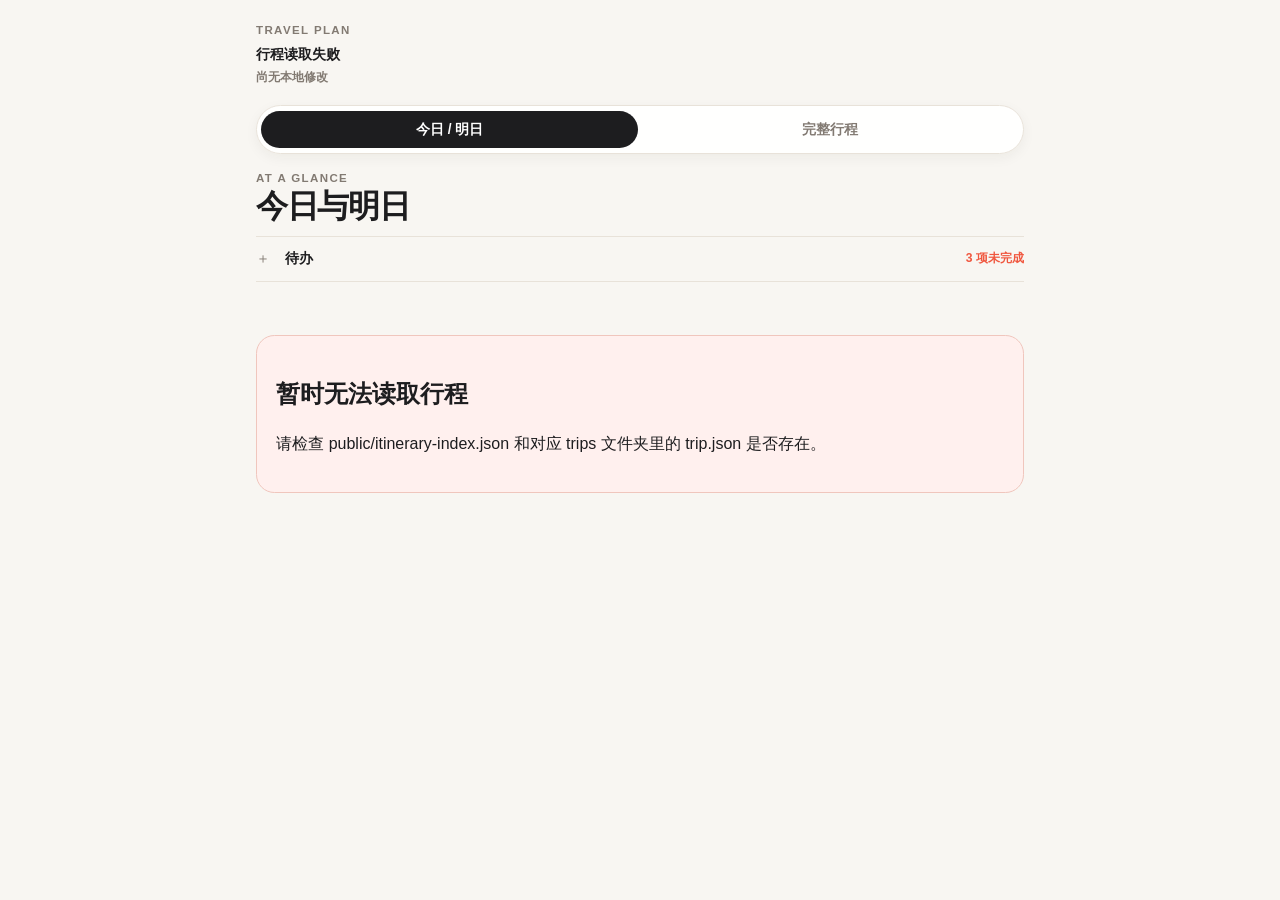
==== public/index.html @ c5295359 "Add files via upload" ====
<!doctype html>
<html lang="zh-CN">
<head>
  <meta charset="utf-8">
  <meta name="viewport" content="width=device-width, initial-scale=1, viewport-fit=cover">
  <meta name="theme-color" content="#264653">
  <meta name="apple-mobile-web-app-capable" content="yes">
  <meta name="apple-mobile-web-app-status-bar-style" content="default">
  <meta name="apple-mobile-web-app-title" content="Travel Plan">
  <title>Travel Plan</title>
  <link rel="manifest" href="./manifest.json">
  <link rel="shortcut icon" href="./icons/icon.png">
  <link rel="icon" type="image/png" sizes="512x512" href="./icons/icon.png">
  <link rel="icon" type="image/png" sizes="192x192" href="./icons/icon-192.png">
  <link rel="apple-touch-icon" sizes="120x120" href="./icons/apple-touch-icon-120x120.png">
  <link rel="apple-touch-icon" sizes="152x152" href="./icons/apple-touch-icon-152x152.png">
  <link rel="apple-touch-icon" sizes="167x167" href="./icons/apple-touch-icon-167x167.png">
  <link rel="apple-touch-icon" sizes="180x180" href="./icons/apple-touch-icon-180x180.png">
  <link rel="apple-touch-icon" sizes="192x192" href="./icons/apple-touch-icon-192x192.png">
  <link rel="apple-touch-icon" sizes="512x512" href="./icons/apple-touch-icon-512x512.png">
  <link rel="apple-touch-icon-precomposed" sizes="180x180" href="./icons/apple-touch-icon-180x180.png">
  <link rel="apple-touch-icon" href="./icons/apple-touch-icon.png">
  <link rel="stylesheet" href="styles.css">
</head>
<body>
  <header class="page-header">
    <div class="page-header__inner">
      <p class="eyebrow">Travel Plan</p>
      <p id="trip-summary" class="trip-summary">正在读取行程……</p>
      <p id="local-save-status" class="local-save-status">正在准备本地保存……</p>
    </div>
  </header>

  <main id="app" class="app-shell" hidden>
    <nav class="view-switch" aria-label="选择查看方式">
      <button id="show-today" class="view-switch__button" type="button" aria-pressed="true">今日 / 明日</button>
      <button id="show-all" class="view-switch__button" type="button" aria-pressed="false">完整行程</button>
    </nav>

    <section id="today-view" class="today-view" aria-labelledby="today-view-title">
      <div class="section-heading">
        <p class="eyebrow">At a glance</p>
        <h2 id="today-view-title">今日与明日</h2>
      </div>
      <div id="checklist-panel"></div>
      <div id="today-panels" class="today-panels"></div>
      <div id="backup-panel"></div>
      <div id="date-visibility-panel"></div>
    </section>

    <section id="full-itinerary-view" hidden>
      <nav class="date-navigation" aria-label="选择行程日期">
        <button id="previous-day" class="nav-button" type="button">‹ 前一天</button>
        <div id="day-tabs" class="day-tabs" aria-label="全部行程日期"></div>
        <button id="next-day" class="nav-button" type="button">后一天 ›</button>
      </nav>

      <section class="day-heading" aria-labelledby="day-title">
        <p id="day-date" class="day-date"></p>
        <h2 id="day-title"></h2>
      </section>

      <section class="brief" aria-label="每日简报">
        <div class="brief-grid">
          <article class="brief-card brief-card--weather">
            <h3>天气</h3>
            <div id="brief-weather"></div>
          </article>
          <article class="brief-card brief-card--transport">
            <h3>关键交通</h3>
            <div id="brief-transport"></div>
          </article>
          <article class="brief-card brief-card--important">
            <h3>重要提醒</h3>
            <div id="brief-important"></div>
          </article>
          <article class="brief-card brief-card--hotel">
            <h3>酒店</h3>
            <div id="brief-hotel"></div>
          </article>
        </div>
      </section>

      <section class="timeline-section" aria-labelledby="timeline-title">
        <div class="section-heading section-heading--row">
          <div>
            <p class="eyebrow">Timeline</p>
            <h2 id="timeline-title">当天行动</h2>
          </div>
          <div class="section-actions">
            <p id="event-count" class="event-count"></p>
            <button id="add-event" class="add-event-button" type="button">＋ 新增事项</button>
          </div>
        </div>
        <div id="timeline" class="timeline"></div>
        <div id="full-day-note"></div>
      </section>
    </section>
  </main>

  <section id="load-error" class="load-error" hidden>
    <h2>暂时无法读取行程</h2>
    <p>请检查 public/itinerary-index.json 和对应 trips 文件夹里的 trip.json 是否存在。</p>
  </section>

  <dialog id="edit-dialog" class="edit-dialog">
    <form id="edit-form" class="edit-form" method="dialog">
      <div class="edit-form__heading">
        <div>
          <p class="eyebrow">Local edit</p>
          <h2 id="edit-dialog-title">编辑事项</h2>
        </div>
        <button id="close-edit" class="dialog-close" type="button" aria-label="关闭">×</button>
      </div>

      <label class="form-field form-field--wide">
        <span>日期</span>
        <input id="edit-date" name="date" type="date" required>
      </label>
      <label class="form-field form-field--half form-field--time-start">
        <span>开始时间</span>
        <input id="edit-start-time" name="startTime" type="time">
      </label>
      <label class="form-field form-field--half form-field--time-end">
        <span>结束时间</span>
        <input id="edit-end-time" name="endTime" type="time">
      </label>
      <label class="form-field form-field--wide">
        <span>做什么</span>
        <input id="edit-title" name="title" type="text" required>
      </label>
      <fieldset id="edit-kind-field" class="transport-toggle form-field--wide" hidden>
        <legend>是否记录交通信息</legend>
        <label>
          <input type="radio" name="kind" value="normal" checked>
          <span>否</span>
        </label>
        <label>
          <input type="radio" name="kind" value="transport">
          <span>是</span>
        </label>
      </fieldset>
      <section id="transport-fields" class="transport-edit form-field--wide" hidden>
        <p class="transport-edit__title">交通信息</p>
        <div class="transport-edit__grid">
          <label class="form-field">
            <span>交通方式</span>
            <select id="transport-mode" name="transportMode">
              <option value="flight">飞机</option>
              <option value="train">火车</option>
              <option value="bus">大巴</option>
              <option value="boat">轮船</option>
              <option value="other">其他</option>
            </select>
          </label>
          <label class="form-field">
            <span>路线标题</span>
            <input id="transport-route" name="transportRoute" type="text" placeholder="例如 SHA T1 → AMS T1">
          </label>
          <label class="form-field">
            <span>航次/车次号</span>
            <input id="transport-service" name="transportService" type="text" placeholder="例如 LH5643">
          </label>
        </div>
        <p class="transport-edit__hint">卡片标题使用“做什么”；卡片时间使用上面的开始/结束时间；补充说明使用下面的备注。</p>
      </section>
      <label class="form-field form-field--wide">
        <span>地址</span>
        <input id="edit-address" name="address" type="text">
      </label>
      <label class="form-field form-field--wide">
        <span>新地图搜索词</span>
        <input id="edit-map-query" name="mapQuery" type="text" placeholder="不填则保留原导航">
      </label>
      <label class="form-field form-field--wide">
        <span>备注</span>
        <textarea id="edit-notes" name="notes" rows="5"></textarea>
      </label>
      <label id="brief-summary-field" class="form-field form-field--wide" hidden>
        <span>brief 显示内容</span>
        <textarea id="edit-brief-summary" name="briefSummary" rows="3"></textarea>
      </label>

      <div class="edit-form__actions form-field--wide">
        <button id="cancel-edit" class="secondary-button" type="button">不保存</button>
        <button class="primary-button" type="submit">保存到本机</button>
      </div>
    </form>
  </dialog>

  <dialog id="date-visibility-dialog" class="date-visibility-dialog">
    <form id="date-visibility-form" class="date-visibility-form" method="dialog">
      <div class="date-visibility-heading">
        <div>
          <p class="eyebrow">Local view</p>
          <h2>管理显示日期</h2>
        </div>
        <button id="close-date-visibility" class="dialog-close" type="button" aria-label="关闭">×</button>
      </div>
      <p class="date-visibility-intro">取消勾选不想显示的日期。这里只影响这台设备，不会修改原始 trip.json。</p>
      <div id="date-visibility-list" class="date-visibility-list"></div>
      <div class="date-visibility-actions">
        <button id="cancel-date-visibility" class="secondary-button" type="button">不保存</button>
        <button class="primary-button" type="submit">保存显示日期</button>
      </div>
    </form>
  </dialog>

  <dialog id="extra-date-dialog" class="date-visibility-dialog">
    <form id="extra-date-form" class="date-visibility-form" method="dialog">
      <div class="date-visibility-heading">
        <div>
          <p class="eyebrow">Local date</p>
          <h2>新增日期</h2>
        </div>
        <button id="close-extra-date" class="dialog-close" type="button" aria-label="关闭">×</button>
      </div>
      <div class="extra-date-actions">
        <button id="add-date-before" class="secondary-button" type="button">在最前加一天</button>
        <button id="add-date-after" class="secondary-button" type="button">在最后加一天</button>
      </div>
      <p class="date-visibility-intro">新增日期仅保存在本机，如果加错日期可以用重置按钮恢复。</p>
    </form>
  </dialog>

  <dialog id="day-title-dialog" class="date-visibility-dialog">
    <form id="day-title-form" class="date-visibility-form" method="dialog">
      <div class="date-visibility-heading">
        <div>
          <p class="eyebrow">Local title</p>
          <h2>编辑标题</h2>
        </div>
        <button id="close-day-title" class="dialog-close" type="button" aria-label="关闭">×</button>
      </div>
      <label class="form-field">
        <span>行程日标题</span>
        <input id="day-title-input" name="dayTitle" type="text" required>
      </label>
      <div class="date-visibility-actions">
        <button id="cancel-day-title" class="secondary-button" type="button">不保存</button>
        <button class="primary-button" type="submit">保存</button>
      </div>
    </form>
  </dialog>

  <input id="backup-file-input" type="file" accept="application/json,.json" hidden>

  <script src="app.js"></script>
</body>
</html>
---- public/styles.css ----
:root {
  color-scheme: light;
  font-family: -apple-system, BlinkMacSystemFont, "PingFang SC", "Segoe UI", sans-serif;

  --bg: #f8f6f2;
  --surface: #ffffff;
  --surface-soft: #fbfaf7;
  --surface-warm: #fff8f5;
  --line: #e8e2d9;
  --line-strong: #d9d0c5;

  --text: #1d1d1f;
  --text-soft: #4f4b47;
  --muted: #827a72;
  --faint: #aaa199;

  --accent: #F0573F;
  --accent-ink: #ffffff;
  --accent-soft: #fff0ec;
  --danger: #a93b32;
  --danger-soft: #fff0ee;
  --success-soft: #eef7f1;

  --radius-xs: .45rem;
  --radius-sm: .65rem;
  --radius-md: .9rem;
  --radius-lg: 1.15rem;
  --radius-xl: 1.45rem;

  --shadow-sm: 0 .25rem .8rem rgb(39 33 28 / 5%);
  --shadow-md: 0 .7rem 1.8rem rgb(39 33 28 / 8%);

  --content: 48rem;
  --space-1: .35rem;
  --space-2: .55rem;
  --space-3: .8rem;
  --space-4: 1rem;
  --space-5: 1.35rem;
  --space-6: 1.8rem;
  --button-height: 2.4rem;
}

* { box-sizing: border-box; }
html { scroll-behavior: smooth; }
body {
  margin: 0;
  min-height: 100vh;
  background: var(--bg);
  color: var(--text);
  font-size: 16px;
  line-height: 1.55;
  text-rendering: optimizeLegibility;
  -webkit-font-smoothing: antialiased;
}
button,
input,
textarea { font: inherit; }
button { cursor: pointer; }
[hidden] { display: none !important; }

.page-header__inner,
.app-shell,
.load-error,
footer {
  width: min(100% - 1.25rem, var(--content));
  margin-inline: auto;
}

.page-header {
  padding: max(1rem, env(safe-area-inset-top)) 0 .65rem;
}
.page-header__inner {
  display: grid;
  gap: .18rem;
}
.eyebrow {
  margin: 0;
  color: var(--muted);
  font-size: .72rem;
  font-weight: 750;
  letter-spacing: .12em;
  text-transform: uppercase;
}
.trip-summary {
  margin: 0;
  color: var(--text);
  font-size: .9rem;
  font-weight: 650;
}
.local-save-status {
  margin: 0;
  color: var(--muted);
  font-size: .75rem;
  font-weight: 600;
}

.view-switch {
  position: sticky;
  z-index: 10;
  top: 0;
  display: grid;
  grid-template-columns: 1fr 1fr;
  gap: .25rem;
  margin: .5rem 0 1rem;
  padding: .28rem;
  border: 1px solid var(--line);
  border-radius: 999px;
  background: rgb(255 255 255 / 92%);
  box-shadow: var(--shadow-sm);
  backdrop-filter: blur(14px);
}
.view-switch__button {
  min-height: 2.35rem;
  border: 0;
  border-radius: 999px;
  background: transparent;
  color: var(--muted);
  font-size: .86rem;
  font-weight: 750;
}
.view-switch__button[aria-pressed="true"] {
  background: var(--text);
  color: white;
}

.today-view,
.brief,
.timeline-section {
  border: 0;
  border-radius: 0;
  background: transparent;
  box-shadow: none;
  padding: 0;
}
.section-heading {
  margin: 0 0 var(--space-4);
}
.section-heading h2 {
  margin: .1rem 0 0;
  font-size: clamp(1.35rem, 6vw, 2rem);
  line-height: 1.12;
  letter-spacing: -.04em;
}
.section-heading--row {
  display: flex;
  align-items: flex-end;
  justify-content: space-between;
  gap: var(--space-4);
}

.today-panels {
  display: grid;
  gap: var(--space-6);
}
.checklist-panel {
  margin: -.35rem 0 var(--space-5);
  border-top: 1px solid var(--line);
  border-bottom: 1px solid var(--line);
  color: var(--text);
}
.checklist-summary {
  display: flex;
  align-items: center;
  justify-content: space-between;
  gap: var(--space-3);
  min-height: 2.75rem;
  cursor: pointer;
  list-style: none;
}
.checklist-summary::-webkit-details-marker,
.checklist-done__summary::-webkit-details-marker {
  display: none;
}
.checklist-summary::before {
  content: "＋";
  width: 1rem;
  color: var(--muted);
  font-size: .9rem;
}
.checklist-panel[open] > .checklist-summary::before {
  content: "－";
}
.checklist-summary__title {
  flex: 1;
  font-size: .88rem;
  font-weight: 800;
}
.checklist-summary__count {
  color: var(--accent);
  font-size: .76rem;
  font-weight: 700;
}
.checklist-list {
  display: grid;
  gap: .42rem;
  padding: 0 0 .75rem;
}
.checklist-item {
  position: relative;
  overflow: hidden;
  border-radius: var(--radius-md);
  background: #f3f1eb;
  touch-action: pan-y;
  --swipe-progress: 0;
  --swipe-x: 0px;
  --check-action-bg: #dff6e7;
  --check-action-strong: #22a75a;
  --check-action-icon: #168447;
}
.checklist-complete-bg {
  position: absolute;
  inset: 0;
  display: flex;
  align-items: center;
  padding-left: clamp(.8rem, calc(var(--swipe-x) * .18), 2.1rem);
  border-radius: inherit;
  background: var(--check-action-bg);
  opacity: var(--swipe-progress);
}
.checklist-complete-icon {
  display: inline-grid;
  place-items: center;
  width: 1.55rem;
  height: 1.55rem;
  border-radius: 999px;
  background: rgb(255 255 255 / 82%);
  color: var(--check-action-icon);
  font-size: 1rem;
  opacity: var(--swipe-progress);
  transform: scale(calc(.72 + var(--swipe-progress) * .28));
}
.checklist-complete-icon svg {
  width: 1.05rem;
  height: 1.05rem;
  fill: none;
  stroke: currentColor;
  stroke-width: 2.5;
  stroke-linecap: round;
  stroke-linejoin: round;
}
.checklist-item--threshold .checklist-complete-bg {
  background: var(--check-action-strong);
}
.checklist-item--threshold .checklist-complete-icon {
  background: white;
  color: var(--check-action-strong);
  opacity: 1;
  transform: scale(1);
}
.checklist-surface {
  position: relative;
  z-index: 1;
  overflow: hidden;
  display: grid;
  grid-template-columns: minmax(0, 1fr) auto;
  gap: .65rem;
  align-items: center;
  min-height: 3.85rem;
  padding: .72rem .78rem;
  border: 1px solid var(--line);
  border-radius: inherit;
  background: #fffdfa;
  box-shadow: 0 .18rem .8rem rgb(42 36 30 / 5%);
  will-change: transform, opacity;
}
.checklist-surface::before {
  content: "";
  position: absolute;
  inset: 0;
  z-index: 0;
  background: var(--check-action-strong);
  opacity: calc(var(--swipe-progress) * .88);
  pointer-events: none;
}
.checklist-surface > * {
  position: relative;
  z-index: 1;
}
.checklist-item--threshold .checklist-surface::before {
  opacity: .96;
}
.checklist-item--threshold .checklist-title,
.checklist-item--threshold .checklist-link {
  color: white;
}
.checklist-item--threshold .checklist-meta,
.checklist-item--threshold .checklist-note {
  color: rgb(255 255 255 / 82%);
}
.checklist-item--returning .checklist-surface,
.checklist-item--returning .checklist-complete-icon,
.checklist-item--returning .checklist-complete-bg,
.checklist-item--returning .checklist-surface::before {
  transition:
    transform 260ms cubic-bezier(.22, 1, .36, 1),
    opacity 220ms ease,
    background-color 220ms ease;
}
.checklist-item--complete {
  pointer-events: none;
}
.checklist-item--complete .checklist-surface {
  opacity: 0;
  transition:
    transform 170ms cubic-bezier(.22, 1, .36, 1),
    opacity 150ms ease;
}
.checklist-body {
  display: grid;
  min-width: 0;
  padding: 0;
  border: 0;
  background: transparent;
  color: inherit;
  text-align: left;
}
.checklist-title {
  color: var(--text);
  font-size: .9rem;
  font-weight: 720;
  line-height: 1.35;
}
.checklist-meta,
.checklist-note {
  color: var(--muted);
  font-size: .74rem;
  line-height: 1.45;
}
.checklist-note {
  margin-top: .18rem;
}
.checklist-link {
  align-self: center;
  color: var(--accent);
  font-size: .75rem;
  font-weight: 760;
  text-decoration: none;
}
.checklist-done {
  border-top: 1px dashed var(--line);
}
.checklist-done__summary {
  padding: .55rem 0;
  color: var(--muted);
  cursor: pointer;
  font-size: .76rem;
  font-weight: 760;
  list-style: none;
}
.checklist-item--done .checklist-title {
  color: var(--muted);
  text-decoration: line-through;
  text-decoration-color: var(--line-strong);
}
.checklist-item--done {
  background: #f4f0ea;
  --check-action-bg: #fff0d7;
  --check-action-strong: #df8b2e;
  --check-action-icon: #b96e17;
}
.checklist-item--done .checklist-surface {
  box-shadow: none;
  opacity: .86;
}
.checklist-list--done {
  padding-bottom: .55rem;
}
.checklist-toast {
  position: fixed;
  z-index: 20;
  left: 50%;
  bottom: calc(1rem + env(safe-area-inset-bottom));
  display: inline-flex;
  align-items: center;
  gap: .8rem;
  min-height: 2.5rem;
  padding: 0 .9rem;
  border: 1px solid var(--line);
  border-radius: 999px;
  background: rgb(31 30 29 / 92%);
  color: white;
  font-size: .86rem;
  font-weight: 740;
  box-shadow: 0 .8rem 2rem rgb(20 16 13 / 20%);
  transform: translateX(-50%);
}
.checklist-toast button {
  border: 0;
  background: transparent;
  color: #ffd2c9;
  font: inherit;
  font-weight: 850;
}

@media (prefers-reduced-motion: reduce) {
  .checklist-item--returning .checklist-surface,
  .checklist-item--returning .checklist-complete-icon,
  .checklist-item--returning .checklist-complete-bg,
  .checklist-item--returning .checklist-surface::before,
  .checklist-item--complete .checklist-surface {
    transition: opacity 80ms linear;
    transform: none !important;
  }
}
.today-panel {
  display: grid;
  gap: var(--space-4);
  padding-bottom: var(--space-6);
  border-bottom: 1px solid var(--line);
}
.today-panel:last-child { border-bottom: 0; }
.today-panel__header {
  display: grid;
  grid-template-columns: minmax(0, 1fr) auto;
  align-items: start;
  gap: var(--space-3);
}
.today-panel__label {
  display: inline-flex;
  margin: 0 0 .5rem;
  color: var(--accent);
  font-size: .75rem;
  font-weight: 850;
  letter-spacing: .08em;
}
.today-panel__date {
  margin: 0;
  color: var(--muted);
  font-size: .86rem;
  font-weight: 650;
}
.today-panel__route {
  margin: .1rem 0 0;
  color: var(--text);
  font-size: clamp(1.45rem, 7vw, 2.35rem);
  line-height: 1.08;
  letter-spacing: -.055em;
}
.day-title-row,
#day-title {
  display: flex;
  align-items: flex-end;
  gap: .35rem;
}
.day-title-edit {
  flex: 0 0 auto;
  display: inline-grid;
  place-items: center;
  width: 2.25rem;
  height: 2.25rem;
  border: 0;
  border-radius: 0;
  padding: 0;
  background: transparent;
  color: var(--muted);
  line-height: 1;
  transform: translateY(.18rem);
  -webkit-tap-highlight-color: transparent;
}
.day-title-edit svg {
  width: 1.65rem;
  height: 1.65rem;
  overflow: visible;
}
.day-title-edit path {
  fill: none;
  stroke: currentColor;
  stroke-width: 2.35;
  stroke-linecap: round;
  stroke-linejoin: round;
}
.day-title-edit:active,
.day-title-edit:focus-visible {
  color: var(--accent);
}

.open-day-button,
.nav-button,
.add-event-button,
.event-control-button,
.brief-edit-button,
.secondary-button {
  min-height: var(--button-height);
  border: 1px solid var(--line);
  border-radius: 999px;
  padding: 0 .82rem;
  background: var(--surface);
  color: var(--text-soft);
  font-size: .82rem;
  font-weight: 750;
  text-decoration: none;
}
.open-day-button:hover,
.nav-button:not(:disabled):hover,
.add-event-button:hover,
.event-control-button:hover,
.brief-edit-button:hover,
.secondary-button:hover {
  border-color: var(--line-strong);
  background: var(--surface-soft);
}

.today-summary-grid,
.brief-grid {
  display: grid;
  gap: var(--space-3);
}
.today-summary-card,
.brief-card {
  padding: var(--space-4);
  border: 1px solid var(--line);
  border-radius: var(--radius-lg);
  background: var(--surface);
  box-shadow: var(--shadow-sm);
}
.today-summary-card--weather,
.brief-card--weather {
  padding: 0;
  overflow: hidden;
  border: 0;
  background: transparent;
  box-shadow: none;
}
.today-summary-card--hotel,
.today-summary-card--transport,
.today-summary-card--important,
.brief-card--hotel,
.brief-card--transport,
.brief-card--important {
  background: var(--surface);
}
.today-summary-title,
.brief-card h3 {
  margin: 0 0 .7rem;
  color: var(--muted);
  font-size: .76rem;
  font-weight: 850;
  letter-spacing: .08em;
  line-height: 1.35;
}
.today-summary-card--weather .today-summary-title,
.brief-card--weather h3 {
  display: none;
}

.weather-ticket {
  position: relative;
  display: grid;
  grid-template-columns: minmax(7.2rem, .82fr) minmax(0, 1.18fr);
  min-height: 7rem;
  overflow: hidden;
  border: 1px solid var(--line);
  border-radius: var(--radius-xl);
  background: #dce8ec;
  color: #17323b;
  box-shadow: var(--shadow-sm);
}
.weather-ticket::before {
  content: "";
  position: absolute;
  inset: 0;
  background:
    radial-gradient(circle at 18% 20%, rgb(255 255 255 / 38%) 0 .13rem, transparent .17rem),
    radial-gradient(circle at 38% 72%, rgb(255 255 255 / 22%) 0 .1rem, transparent .14rem);
  pointer-events: none;
}
.weather-ticket--sunny { background: #f4c86d; color: #4e3415; }
.weather-ticket--rain { background: #a8d2e1; color: #173744; }
.weather-ticket--cloudy { background: #d9dee1; color: #263940; }
.weather-ticket--storm { background: #c7b9e8; color: #241b3d; }
.weather-ticket--snow { background: #f5f9fc; color: #24404b; }
.weather-ticket__main,
.weather-ticket__details {
  position: relative;
  z-index: 1;
}
.weather-ticket__main {
  display: flex;
  align-items: center;
  gap: .55rem;
  padding: 1rem;
}
.weather-icon {
  min-width: 2.8rem;
  margin: 0;
  font-size: 2.65rem;
  line-height: 1;
  text-align: center;
}
.weather-temp {
  margin: 0;
  font-size: 2.7rem;
  font-weight: 520;
  line-height: .95;
  letter-spacing: -.08em;
}
.weather-temp::after {
  content: "°";
  font-size: 1.2rem;
  vertical-align: super;
}
.weather-temp--pending::after { content: ""; }
.weather-temp-sub {
  margin: .18rem 0 0;
  color: currentColor;
  font-size: .72rem;
  font-weight: 850;
  opacity: .72;
}
.weather-ticket__details {
  display: flex;
  flex-direction: column;
  justify-content: center;
  gap: .25rem;
  min-width: 0;
  padding: .9rem 1rem .9rem .45rem;
  text-align: right;
}
.weather-city {
  margin: 0;
  font-size: .82rem;
  font-weight: 900;
  overflow-wrap: anywhere;
}
.weather-desc {
  margin: 0;
  font-size: 1rem;
  font-weight: 900;
}
.weather-pills {
  display: flex;
  flex-wrap: wrap;
  justify-content: flex-end;
  gap: .25rem;
  margin-top: .1rem;
}
.weather-pill {
  padding: .18rem .42rem;
  border-radius: 999px;
  background: rgb(255 255 255 / 55%);
  color: currentColor;
  font-size: .68rem;
  font-weight: 850;
}
.weather-pill--uv { background: rgb(255 255 255 / 76%); }
.weather-test-note,
.weather-cache-note {
  margin: 0;
  color: currentColor;
  font-size: .64rem;
  font-weight: 800;
  opacity: .66;
}

.brief-label,
.detail-label {
  margin: 0;
  color: var(--muted);
  font-size: .73rem;
  font-weight: 800;
  letter-spacing: .03em;
}
.brief-main {
  margin: .2rem 0 0;
  color: var(--text);
  font-weight: 780;
  line-height: 1.45;
  white-space: pre-line;
}
.brief-detail {
  margin: .28rem 0 0;
  color: var(--muted);
  font-size: .86rem;
  line-height: 1.45;
  white-space: pre-line;
  overflow-wrap: anywhere;
}
.hotel-line + .hotel-line,
.brief-list__item + .brief-list__item {
  margin-top: .9rem;
  padding-top: .9rem;
  border-top: 1px solid var(--line);
}
.brief-list {
  margin: 0;
  padding: 0;
  list-style: none;
}
.empty-state {
  margin: 0;
  color: var(--muted);
  font-size: .9rem;
}

.map-actions,
.website-links,
.brief-links {
  display: flex;
  flex-wrap: wrap;
  align-items: center;
  gap: .45rem;
  margin-top: .7rem;
}
.map-button,
.primary-button {
  display: inline-flex;
  min-height: var(--button-height);
  align-items: center;
  justify-content: center;
  border: 0;
  border-radius: 999px;
  padding: 0 .9rem;
  background: var(--accent);
  color: var(--accent-ink);
  font-size: .82rem;
  font-weight: 850;
  text-decoration: none;
}
.map-fallback,
.brief-link,
.website-link {
  color: var(--muted);
  font-size: .8rem;
  font-weight: 750;
  text-decoration: underline;
  text-decoration-thickness: 1px;
  text-underline-offset: .18rem;
}
.website-link {
  min-height: auto;
  padding: 0;
  border-radius: 0;
  background: transparent;
}

.date-navigation {
  position: sticky;
  z-index: 8;
  top: 0;
  display: grid;
  grid-template-columns: auto minmax(0, 1fr) auto;
  gap: .35rem;
  margin-bottom: var(--space-5);
  padding: .35rem;
  border: 1px solid var(--line);
  border-radius: 999px;
  background: rgb(255 255 255 / 92%);
  box-shadow: var(--shadow-sm);
  backdrop-filter: blur(14px);
}
.nav-button {
  padding-inline: .72rem;
  background: transparent;
}
.nav-button:disabled {
  cursor: default;
  opacity: .35;
}
.day-tabs {
  display: flex;
  gap: .25rem;
  overflow-x: auto;
  scrollbar-width: none;
}
.day-tabs::-webkit-scrollbar { display: none; }
.day-tab {
  flex: 0 0 auto;
  display: flex;
  min-width: 4.7rem;
  min-height: 2.72rem;
  flex-direction: column;
  align-items: center;
  justify-content: center;
  gap: .06rem;
  border: 0;
  border-radius: var(--radius-md);
  padding: .28rem .65rem;
  background: transparent;
  color: var(--muted);
  font-weight: 750;
  line-height: 1.1;
}
.day-tab[aria-current="date"] {
  background: var(--text);
  color: white;
}
.day-tab-date {
  font-size: .86rem;
}
.day-tab-city {
  max-width: 4.2rem;
  overflow: hidden;
  font-size: .72rem;
  font-weight: 700;
  opacity: .78;
  text-overflow: ellipsis;
  white-space: nowrap;
}
.day-tab[aria-current="date"] .day-tab-city {
  opacity: .86;
}

.day-heading {
  padding: .35rem .1rem var(--space-5);
}
.day-date {
  margin: 0 0 .28rem;
  color: var(--muted);
  font-size: .9rem;
  font-weight: 650;
}
.day-heading h2 {
  margin: 0;
  color: var(--text);
  font-size: clamp(1.55rem, 7vw, 2.4rem);
  line-height: 1.08;
  letter-spacing: -.055em;
}

.timeline-section {
  margin-top: var(--space-6);
}
.event-count {
  margin: 0;
  color: var(--muted);
  font-size: .82rem;
  font-weight: 650;
}
.section-actions,
.today-actions-tools {
  display: flex;
  align-items: center;
  gap: .45rem;
}
.add-event-button {
  border-color: transparent;
  background: var(--accent-soft);
  color: var(--accent);
}
.add-event-button--small {
  min-height: 2.15rem;
  padding-inline: .7rem;
  font-size: .78rem;
}
.today-actions-heading {
  display: flex;
  align-items: center;
  justify-content: space-between;
  gap: var(--space-3);
  margin: var(--space-5) 0 .75rem;
}
.today-actions-title {
  margin: 0;
  font-size: 1rem;
  font-weight: 850;
}
.timeline {
  display: grid;
  gap: .55rem;
}
.event-card,
.note-card {
  position: relative;
  padding: var(--space-4) 0 var(--space-4) 1.65rem;
  border: 0;
  border-bottom: 1px solid var(--line);
  border-radius: 0;
  background: transparent;
  box-shadow: none;
}
.event-card::before,
.note-card::before {
  content: "";
  position: absolute;
  top: 1.65rem;
  left: .28rem;
  width: .48rem;
  height: .48rem;
  border-radius: 999px;
  background: var(--line-strong);
}
.event-card::after,
.note-card::after {
  content: "";
  position: absolute;
  top: 2.3rem;
  bottom: -.25rem;
  left: calc(.28rem + .23rem);
  width: 1px;
  background: var(--line);
}
.timeline > :last-child::after { display: none; }
.event-card--important::before,
.event-card--attention::before {
  background: var(--accent);
}
.event-card--past,
.note-card--past {
  opacity: .48;
}
.event-card--past .event-title,
.note-card--past .note-card__title {
  color: var(--muted);
}
.event-card--next,
.event-card--ongoing,
.note-card--next,
.note-card--ongoing {
  padding-right: var(--space-3);
}
.event-card--next::before,
.note-card--next::before {
  width: .62rem;
  height: .62rem;
  left: .21rem;
  background: var(--accent);
  box-shadow: 0 0 0 .22rem var(--accent-soft);
}
.event-card--target,
.note-card--target {
  outline: 2px solid var(--accent);
  outline-offset: .25rem;
  border-radius: var(--radius-lg);
}
.event-card--ongoing::before,
.note-card--ongoing::before {
  width: .62rem;
  height: .62rem;
  left: .21rem;
  background: var(--accent);
  box-shadow: 0 0 0 .22rem var(--accent-soft);
}
.event-card--next .event-title,
.event-card--ongoing .event-title,
.note-card--next .note-card__title,
.note-card--ongoing .note-card__title {
  color: var(--text);
}
.event-card__header {
  display: flex;
  align-items: flex-start;
  justify-content: flex-start;
  flex-wrap: wrap;
  gap: var(--space-3);
  min-height: 0;
}
.time-pill {
  position: static;
  display: block;
  width: auto;
  margin: 0;
  color: var(--accent);
  font-size: .92rem;
  font-weight: 900;
  line-height: 1.2;
  white-space: nowrap;
  font-variant-numeric: tabular-nums;
}
.execution-badge {
  display: inline-flex;
  align-items: center;
  min-height: 1.35rem;
  padding: 0 .48rem;
  border-radius: 999px;
  background: var(--accent-soft);
  color: var(--accent);
  font-size: .68rem;
  font-weight: 850;
  letter-spacing: .03em;
}
.execution-badge--ongoing {
  background: var(--accent);
  color: white;
}
.tag-list {
  display: flex;
  flex-wrap: wrap;
  justify-content: flex-end;
  gap: .25rem;
  margin-left: auto;
}
.tag {
  padding: .18rem .42rem;
  border-radius: 999px;
  background: var(--surface-soft);
  color: var(--muted);
  font-size: .66rem;
  font-weight: 750;
}
.tag--important {
  background: var(--accent-soft);
  color: var(--accent);
}
.event-title,
.note-card__title {
  margin: .45rem 0 0;
  color: var(--text);
  font-size: 1.02rem;
  line-height: 1.45;
  font-weight: 820;
}
.event-detail,
.note-card__locations {
  margin-top: .75rem;
  padding-top: 0;
  border-top: 0;
}
.detail-text,
.note-card__body {
  margin: .18rem 0 0;
  color: var(--text-soft);
  line-height: 1.62;
  overflow-wrap: anywhere;
}
.detail-text--notes,
.note-card__body {
  color: var(--text-soft);
  white-space: pre-line;
}
.location-row {
  margin-top: .55rem;
  padding: .78rem;
  border: 1px solid var(--line);
  border-radius: var(--radius-md);
  background: var(--surface);
}
.location-name {
  margin: 0;
  color: var(--text);
  font-size: .9rem;
  font-weight: 800;
}

.transport-ticket {
  margin-top: .85rem;
  padding: .9rem;
  border: 1px solid var(--line);
  border-radius: var(--radius-md);
  background: var(--surface);
}
.transport-ticket__heading {
  display: flex;
  align-items: center;
  gap: .7rem;
}
.transport-icon {
  display: grid;
  flex: 0 0 2.1rem;
  width: 2.1rem;
  height: 2.1rem;
  place-items: center;
  border-radius: 999px;
  background: var(--accent-soft);
  color: var(--accent);
  font-size: 1.1rem;
}
.transport-mode,
.transport-route,
.transport-service,
.transport-traveler,
.transport-times,
.transport-detail,
.terminal-caution {
  margin: 0;
}
.transport-mode {
  color: var(--muted);
  font-size: .72rem;
  font-weight: 850;
}
.transport-route {
  margin-top: .08rem;
  color: var(--text);
  font-weight: 800;
}
.transport-service {
  margin-top: .55rem;
  color: var(--muted);
  font-size: .78rem;
  font-weight: 700;
}
.transport-segment {
  display: grid;
  grid-template-columns: minmax(0, 1fr) auto;
  align-items: baseline;
  gap: .35rem .65rem;
  margin-top: .65rem;
  padding-top: .65rem;
  border-top: 1px solid var(--line);
}
.transport-traveler {
  min-width: 0;
  font-weight: 850;
}
.transport-times {
  display: flex;
  align-items: baseline;
  justify-self: end;
  gap: .35rem;
  white-space: nowrap;
}
.transport-time {
  font-weight: 850;
  font-variant-numeric: tabular-nums;
}
.transport-arrow,
.transport-detail,
.terminal-caution {
  color: var(--muted);
}
.transport-detail {
  grid-column: 1 / -1;
  font-size: .78rem;
  line-height: 1.45;
}
.terminal-caution {
  margin-top: .65rem;
  font-size: .74rem;
}

.note-card {
  color: var(--text);
}
.note-card__header {
  display: flex;
  align-items: center;
  gap: .45rem;
}
.note-card__label {
  color: var(--muted);
  font-size: .72rem;
  font-weight: 850;
  letter-spacing: .08em;
}
.event-controls {
  display: flex;
  flex-wrap: wrap;
  align-items: center;
  justify-content: flex-end;
  gap: .4rem;
  margin-top: .85rem;
  padding-top: 0;
  border-top: 0;
}
.event-control-button {
  min-height: 2rem;
  padding-inline: .68rem;
  font-size: .76rem;
  background: transparent;
}
.event-control-button--delete {
  margin-left: auto;
  border-color: transparent;
  background: var(--danger-soft);
  color: var(--danger);
}

.day-note-editor {
  margin-top: var(--space-6);
  padding: var(--space-4);
  border: 1px solid var(--line);
  border-radius: var(--radius-lg);
  background: var(--surface);
  box-shadow: var(--shadow-sm);
}
.day-note-editor__heading {
  display: flex;
  align-items: baseline;
  justify-content: space-between;
  gap: var(--space-3);
  margin-bottom: .65rem;
}
.day-note-editor__title {
  margin: 0;
  color: var(--text);
  font-size: .98rem;
  font-weight: 850;
}
.day-note-editor__status {
  color: var(--muted);
  font-size: .72rem;
  font-weight: 650;
}
.day-note-editor__textarea {
  display: block;
  width: 100%;
  min-height: 7rem;
  resize: vertical;
  border: 0;
  border-radius: var(--radius-md);
  padding: .85rem;
  background: var(--surface-soft);
  color: var(--text);
  font: inherit;
  line-height: 1.65;
}
.day-note-editor__textarea::placeholder { color: var(--faint); }
.day-note-editor__textarea:focus {
  outline: 2px solid var(--accent-soft);
  background: white;
}

.backup-card {
  margin-top: var(--space-5);
  padding: .85rem 0 calc(1.2rem + env(safe-area-inset-bottom));
  border-top: 1px solid var(--line);
  color: var(--muted);
}
.backup-card__header {
  display: flex;
  align-items: flex-start;
  justify-content: space-between;
  gap: var(--space-3);
}
.backup-card__title {
  margin: 0 0 .15rem;
  color: var(--muted);
  font-size: .88rem;
  font-weight: 800;
}
.backup-card__hint,
.backup-card__time,
.backup-card__note {
  margin: 0;
  color: var(--muted);
  font-size: .72rem;
  line-height: 1.55;
}
.backup-card__time {
  flex: 0 0 auto;
  text-align: right;
}
.backup-card__actions {
  display: flex;
  flex-wrap: wrap;
  gap: .5rem;
  margin-top: .75rem;
}
.backup-button {
  display: inline-flex;
  align-items: center;
  justify-content: center;
  gap: .32rem;
  min-height: 2.1rem;
  border: 1px solid var(--line-strong);
  border-radius: 999px;
  padding: 0 .72rem 0 .62rem;
  background: white;
  color: var(--text-soft);
  font-size: .78rem;
  font-weight: 750;
  line-height: 1;
  box-shadow: none;
}
.backup-button--ghost {
  background: transparent;
  border-color: var(--line);
  color: var(--muted);
}
.backup-button--danger {
  background: transparent;
  border-color: #efd0ca;
  color: var(--danger);
}
.backup-button--danger .backup-button__icon {
  color: var(--danger);
}
.backup-button__icon {
  display: inline-grid;
  place-items: center;
  width: 1rem;
  height: 1rem;
  color: var(--accent);
  font-size: 1.05rem;
  font-weight: 700;
  line-height: 1;
}
.backup-button:disabled {
  opacity: .55;
}
.backup-card__note {
  margin-top: .55rem;
}

.date-visibility-panel {
  margin-top: .75rem;
  padding-top: .75rem;
  border-top: 1px dashed var(--line);
  display: flex;
  flex-wrap: wrap;
  align-items: center;
  gap: .5rem;
}
.date-visibility-button {
  display: inline-flex;
  align-items: center;
  gap: .35rem;
  min-height: 2.05rem;
  border: 1px solid var(--line);
  border-radius: 999px;
  padding: 0 .78rem;
  background: transparent;
  color: var(--muted);
  font-size: .78rem;
  font-weight: 760;
}
.date-visibility-button__icon {
  color: var(--accent);
  font-size: .9rem;
  line-height: 1;
}
.date-visibility-note {
  flex-basis: 100%;
  max-width: 34rem;
  margin: .45rem 0 0;
  color: var(--faint);
  font-size: .72rem;
  line-height: 1.55;
}

.load-error {
  margin-top: 2rem;
  padding: 1.2rem;
  border: 1px solid #f0c6bd;
  border-radius: var(--radius-lg);
  background: var(--danger-soft);
}
footer {
  padding: 2rem 0 calc(3rem + env(safe-area-inset-bottom));
  color: var(--muted);
  font-size: .82rem;
}

.edit-dialog {
  width: min(calc(100% - 1rem), 38rem);
  max-width: min(calc(100% - 1rem), 38rem);
  max-height: calc(100dvh - 1rem);
  overflow-y: auto;
  overflow-x: hidden;
  border: 0;
  border-radius: var(--radius-xl);
  padding: 0;
  background: var(--surface);
  color: var(--text);
  box-shadow: 0 1.5rem 4rem rgb(20 16 13 / 24%);
}
.edit-dialog::backdrop {
  background: rgb(29 29 31 / 45%);
  backdrop-filter: blur(3px);
}
.date-visibility-dialog {
  width: min(calc(100% - 1rem), 34rem);
  max-width: min(calc(100% - 1rem), 34rem);
  max-height: calc(100dvh - 1rem);
  overflow-y: auto;
  border: 0;
  border-radius: var(--radius-xl);
  padding: 0;
  background: var(--surface);
  color: var(--text);
  box-shadow: 0 1.5rem 4rem rgb(20 16 13 / 24%);
}
.date-visibility-dialog::backdrop {
  background: rgb(29 29 31 / 45%);
  backdrop-filter: blur(3px);
}
.edit-form {
  display: grid;
  grid-template-columns: 1fr 1fr;
  gap: .85rem;
  padding: var(--space-4);
  min-width: 0;
}
.edit-form__heading {
  grid-column: 1 / -1;
  display: flex;
  align-items: flex-start;
  justify-content: space-between;
  gap: 1rem;
}
.edit-form__heading h2 {
  margin: 0;
  font-size: 1.3rem;
}
.transport-edit {
  padding: .85rem .9rem;
  border: 1px dashed var(--line);
  border-radius: var(--radius-md);
  background: transparent;
  color: var(--text);
}
.transport-edit[hidden] {
  display: none;
}
.transport-edit__title {
  margin: 0 0 .7rem;
  color: var(--text);
  font-size: .86rem;
  font-weight: 820;
}
.transport-edit__grid {
  display: grid;
  grid-template-columns: minmax(0, 1fr) minmax(0, 1fr);
  gap: .75rem;
}
.transport-edit__grid .form-field--wide {
  grid-column: 1 / -1;
}
.transport-edit__hint {
  margin: .65rem 0 0;
  color: var(--faint);
  font-size: .72rem;
  line-height: 1.55;
}
.date-visibility-form {
  display: grid;
  gap: .9rem;
  padding: var(--space-4);
}
.date-visibility-heading {
  display: flex;
  align-items: flex-start;
  justify-content: space-between;
  gap: 1rem;
}
.date-visibility-heading h2 {
  margin: 0;
  font-size: 1.25rem;
}
.date-visibility-intro {
  margin: -.25rem 0 .1rem;
  color: var(--muted);
  font-size: .86rem;
  line-height: 1.55;
}
.date-visibility-list {
  display: grid;
  gap: .45rem;
}
.date-visibility-item {
  display: grid;
  grid-template-columns: auto minmax(0, 1fr);
  align-items: flex-start;
  gap: .7rem;
  padding: .78rem .8rem;
  border: 1px solid var(--line);
  border-radius: var(--radius-md);
  background: var(--surface-soft);
}
.date-visibility-item input {
  width: 1.15rem;
  height: 1.15rem;
  margin-top: .1rem;
  accent-color: var(--accent);
}
.date-visibility-item__text {
  display: grid;
  gap: .18rem;
  min-width: 0;
}
.date-visibility-item__text strong {
  font-size: .94rem;
}
.date-visibility-item__text span {
  color: var(--muted);
  font-size: .8rem;
  line-height: 1.45;
}
.date-visibility-actions {
  display: flex;
  justify-content: flex-end;
  gap: .65rem;
  padding-top: .2rem;
}
.extra-date-actions {
  display: grid;
  gap: .65rem;
}
.dialog-close {
  width: 2.4rem;
  height: 2.4rem;
  border: 1px solid var(--line);
  border-radius: 999px;
  background: white;
  color: var(--text);
  font-size: 1.35rem;
}
.form-field {
  display: grid;
  gap: .35rem;
  min-width: 0;
  color: var(--muted);
  font-size: .8rem;
  font-weight: 750;
}
.form-field--wide { grid-column: 1 / -1; }
.form-field--half { min-width: 0; }
.form-field input,
.form-field textarea,
.form-field select {
  width: 100%;
  max-width: 100%;
  min-width: 0;
  border: 1px solid var(--line);
  border-radius: var(--radius-sm);
  padding: .72rem;
  background: white;
  color: var(--text);
  font: inherit;
  font-weight: 500;
}
.form-field input,
.form-field select { min-height: 2.75rem; }
input[type="date"],
input[type="time"] {
  -webkit-appearance: none;
  appearance: none;
}
.form-field textarea {
  resize: vertical;
  line-height: 1.55;
}
.transport-toggle {
  display: flex;
  align-items: center;
  gap: .55rem;
  min-width: 0;
  margin: 0;
  border: 0;
  padding: 0;
}
.transport-toggle[hidden] {
  display: none;
}
.transport-toggle legend {
  margin: 0 .15rem 0 0;
  color: var(--muted);
  font-size: .8rem;
  font-weight: 750;
}
.transport-toggle label {
  display: inline-flex;
  align-items: center;
  gap: .28rem;
  min-height: 2.15rem;
  border: 1px solid var(--line);
  border-radius: 999px;
  padding: 0 .78rem;
  background: white;
  color: var(--muted);
  font-size: .8rem;
  font-weight: 760;
}
.transport-toggle input {
  accent-color: var(--accent);
}
.transport-toggle label:has(input:checked) {
  border-color: color-mix(in srgb, var(--accent) 48%, white);
  background: var(--accent-soft);
  color: var(--accent);
}
.edit-form__actions {
  display: flex;
  justify-content: flex-end;
  gap: .65rem;
  padding-top: .2rem;
}

@media (min-width: 48rem) {
  .page-header { padding-top: 1.4rem; }
  .today-panels { gap: 2.1rem; }
  .today-panel { padding-bottom: 2rem; }
  .brief-grid,
  .today-summary-grid { gap: .85rem; }
  .timeline { gap: .65rem; }
}

@media (max-width: 34rem) {
  html,
  body {
    overflow-x: hidden;
  }
  :root { --content: 100%; }
  .page-header__inner,
  .app-shell,
  .load-error,
  footer { width: min(100% - 2.2rem, var(--content)); }
  .nav-button {
    width: 4.2rem;
    padding: 0 .35rem;
    font-size: .76rem;
  }
  .today-panel__header {
    grid-template-columns: minmax(0, 1fr);
  }
  .open-day-button {
    justify-self: start;
    min-height: 2.1rem;
  }
  .weather-ticket {
    grid-template-columns: minmax(6rem, .8fr) minmax(0, 1.2fr);
    min-height: 6.7rem;
  }
  .weather-ticket__main { padding: .85rem .72rem; }
  .weather-ticket__details { padding: .8rem .72rem .8rem .25rem; }
  .weather-icon { min-width: 2.1rem; font-size: 2.25rem; }
  .weather-temp { font-size: 2.35rem; }
  .weather-pill { font-size: .64rem; }
  .event-card,
  .note-card {
    padding-left: 1.45rem;
  }
  .event-card::before,
  .note-card::before {
    left: .22rem;
  }
  .event-card::after,
  .note-card::after {
    left: calc(.22rem + .23rem);
  }
  .time-pill {
    font-size: .9rem;
  }
  .section-actions {
    align-items: flex-end;
    flex-direction: column;
    gap: .35rem;
  }
  .edit-dialog {
    top: auto;
    right: auto;
    bottom: max(env(safe-area-inset-bottom), .6rem);
    left: 50%;
    transform: translateX(-50%);
    width: min(calc(100dvw - 2.2rem), 24rem);
    max-width: min(calc(100dvw - 2.2rem), 24rem);
    max-height: min(88dvh, calc(100dvh - env(safe-area-inset-top) - .5rem));
    margin: 0;
    border-radius: var(--radius-xl);
  }
  .edit-form {
    grid-template-columns: minmax(0, 1fr) minmax(0, 1fr);
    column-gap: .55rem;
    row-gap: .75rem;
    padding: 1rem .68rem calc(1rem + env(safe-area-inset-bottom));
    width: 100%;
    overflow-x: hidden;
  }
  .form-field input,
  .form-field textarea,
  .form-field select {
    min-width: 0;
  }
  .form-field,
  .form-field--wide,
  .edit-form__heading {
    grid-column: 1 / -1;
  }
  .form-field--time-start { grid-column: 1; }
  .form-field--time-end { grid-column: 2; }
  .edit-form__actions {
    position: sticky;
    bottom: 0;
    margin-inline: -.68rem;
    padding: .75rem .68rem calc(.75rem + env(safe-area-inset-bottom));
    background: linear-gradient(to bottom, rgb(255 255 255 / 86%), var(--surface) 35%);
    border-top: 1px solid var(--line);
  }
  .edit-form__actions .primary-button,
  .edit-form__actions .secondary-button {
    flex: 1;
    min-height: 2.75rem;
  }
}
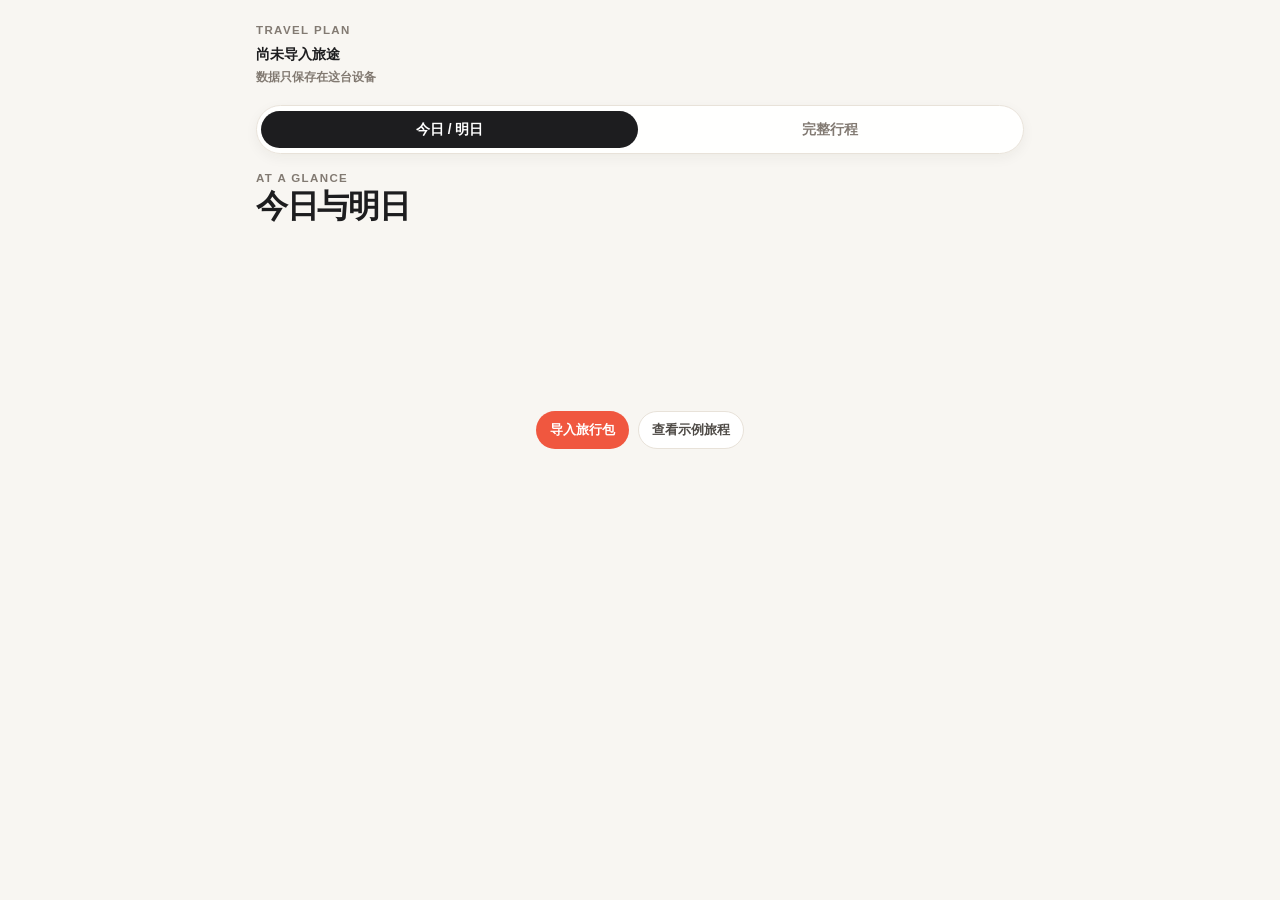
==== commit 08e55465: "Add files via upload" ====
--- a/public/index.html
+++ b/public/index.html
@@ -28,7 +28,13 @@
       <p class="eyebrow">Travel Plan</p>
       <p id="trip-summary" class="trip-summary">正在读取行程……</p>
       <p id="local-save-status" class="local-save-status">正在准备本地保存……</p>
-    </div>
+    </div>
+    <button id="trip-manager-trigger" class="trip-manager-trigger" type="button" hidden>
+      <span class="trip-manager-trigger__label">旅途</span>
+      <span id="trip-manager-title" class="trip-manager-trigger__title">尚未导入旅途</span>
+      <span id="trip-manager-meta" class="trip-manager-trigger__meta">导入旅行包后开始</span>
+      <span class="trip-manager-trigger__chevron" aria-hidden="true">⌄</span>
+    </button>
   </header>
 
   <main id="app" class="app-shell" hidden>
@@ -100,7 +106,7 @@
 
   <section id="load-error" class="load-error" hidden>
     <h2>暂时无法读取行程</h2>
-    <p>请检查 public/itinerary-index.json 和对应 trips 文件夹里的 trip.json 是否存在。</p>
+    <p>请从右上角菜单导入一个 .travel.json 旅行包。</p>
   </section>
 
   <dialog id="edit-dialog" class="edit-dialog">
@@ -243,7 +249,25 @@
     </form>
   </dialog>
 
-  <input id="backup-file-input" type="file" accept="application/json,.json" hidden>
+  <dialog id="trip-manager-dialog" class="trip-manager-dialog">
+    <div class="trip-manager-sheet">
+      <div class="trip-manager-sheet__grab" aria-hidden="true"></div>
+      <header class="trip-manager-sheet__header">
+        <h2>我的旅途</h2>
+        <button id="close-trip-manager" class="dialog-close" type="button" aria-label="关闭">×</button>
+      </header>
+      <div id="trip-manager-content" class="trip-manager-content"></div>
+      <footer class="trip-manager-actions">
+        <button id="trip-manager-import" class="trip-manager-action" type="button">
+          <span aria-hidden="true">↧</span>
+          <span><strong>导入旅行包</strong><small>仅保存到这台设备</small></span>
+        </button>
+      </footer>
+    </div>
+  </dialog>
+
+  <input id="backup-file-input" type="file" accept="application/json,.json,.travel.json" hidden>
+  <input id="trip-import-input" type="file" accept="application/json,.json,.travel.json" hidden>
 
   <script src="app.js"></script>
 </body>
--- a/public/styles.css
+++ b/public/styles.css
@@ -73,6 +73,60 @@
   display: grid;
   gap: .18rem;
 }
+.page-header {
+  position: relative;
+}
+.trip-manager-trigger {
+  position: absolute;
+  top: max(1rem, env(safe-area-inset-top));
+  right: max(.65rem, calc((100vw - var(--content)) / 2));
+  display: grid;
+  grid-template-columns: minmax(0, 1fr) auto;
+  grid-template-areas:
+    "label chevron"
+    "title chevron"
+    "meta chevron";
+  column-gap: .55rem;
+  max-width: min(16rem, 44vw);
+  border: 0;
+  border-radius: var(--radius-md);
+  padding: .25rem .15rem .25rem .55rem;
+  background: transparent;
+  color: var(--text);
+  text-align: right;
+}
+.trip-manager-trigger__label {
+  grid-area: label;
+  color: var(--muted);
+  font-size: .62rem;
+  font-weight: 800;
+  letter-spacing: .12em;
+}
+.trip-manager-trigger__title {
+  grid-area: title;
+  overflow: hidden;
+  color: var(--text);
+  font-size: .86rem;
+  font-weight: 820;
+  line-height: 1.2;
+  text-overflow: ellipsis;
+  white-space: nowrap;
+}
+.trip-manager-trigger__meta {
+  grid-area: meta;
+  overflow: hidden;
+  color: var(--muted);
+  font-size: .68rem;
+  font-weight: 650;
+  text-overflow: ellipsis;
+  white-space: nowrap;
+}
+.trip-manager-trigger__chevron {
+  grid-area: chevron;
+  align-self: center;
+  color: var(--muted);
+  font-size: 1.1rem;
+}
 .eyebrow {
   margin: 0;
   color: var(--muted);
@@ -152,11 +206,11 @@
   display: grid;
   gap: var(--space-6);
 }
-.checklist-panel {
-  margin: -.35rem 0 var(--space-5);
-  border-top: 1px solid var(--line);
-  border-bottom: 1px solid var(--line);
-  color: var(--text);
+.checklist-panel {
+  margin: -.35rem 0 var(--space-5);
+  border-top: 1px solid var(--line);
+  border-bottom: 1px solid var(--line);
+  color: var(--text);
 }
 .checklist-summary {
   display: flex;
@@ -190,135 +244,75 @@
   font-size: .76rem;
   font-weight: 700;
 }
-.checklist-list {
-  display: grid;
-  gap: .42rem;
-  padding: 0 0 .75rem;
-}
-.checklist-item {
-  position: relative;
-  overflow: hidden;
-  border-radius: var(--radius-md);
-  background: #f3f1eb;
-  touch-action: pan-y;
-  --swipe-progress: 0;
-  --swipe-x: 0px;
-  --check-action-bg: #dff6e7;
-  --check-action-strong: #22a75a;
-  --check-action-icon: #168447;
-}
-.checklist-complete-bg {
-  position: absolute;
-  inset: 0;
-  display: flex;
-  align-items: center;
-  padding-left: clamp(.8rem, calc(var(--swipe-x) * .18), 2.1rem);
-  border-radius: inherit;
-  background: var(--check-action-bg);
-  opacity: var(--swipe-progress);
-}
-.checklist-complete-icon {
-  display: inline-grid;
-  place-items: center;
-  width: 1.55rem;
-  height: 1.55rem;
-  border-radius: 999px;
-  background: rgb(255 255 255 / 82%);
-  color: var(--check-action-icon);
-  font-size: 1rem;
-  opacity: var(--swipe-progress);
-  transform: scale(calc(.72 + var(--swipe-progress) * .28));
-}
-.checklist-complete-icon svg {
-  width: 1.05rem;
-  height: 1.05rem;
-  fill: none;
-  stroke: currentColor;
-  stroke-width: 2.5;
-  stroke-linecap: round;
-  stroke-linejoin: round;
-}
-.checklist-item--threshold .checklist-complete-bg {
-  background: var(--check-action-strong);
-}
-.checklist-item--threshold .checklist-complete-icon {
-  background: white;
-  color: var(--check-action-strong);
-  opacity: 1;
-  transform: scale(1);
-}
-.checklist-surface {
-  position: relative;
-  z-index: 1;
-  overflow: hidden;
-  display: grid;
-  grid-template-columns: minmax(0, 1fr) auto;
-  gap: .65rem;
-  align-items: center;
-  min-height: 3.85rem;
-  padding: .72rem .78rem;
-  border: 1px solid var(--line);
-  border-radius: inherit;
-  background: #fffdfa;
-  box-shadow: 0 .18rem .8rem rgb(42 36 30 / 5%);
-  will-change: transform, opacity;
-}
-.checklist-surface::before {
-  content: "";
-  position: absolute;
-  inset: 0;
-  z-index: 0;
-  background: var(--check-action-strong);
-  opacity: calc(var(--swipe-progress) * .88);
-  pointer-events: none;
-}
-.checklist-surface > * {
-  position: relative;
-  z-index: 1;
-}
-.checklist-item--threshold .checklist-surface::before {
-  opacity: .96;
-}
-.checklist-item--threshold .checklist-title,
-.checklist-item--threshold .checklist-link {
-  color: white;
-}
-.checklist-item--threshold .checklist-meta,
-.checklist-item--threshold .checklist-note {
-  color: rgb(255 255 255 / 82%);
-}
-.checklist-item--returning .checklist-surface,
-.checklist-item--returning .checklist-complete-icon,
-.checklist-item--returning .checklist-complete-bg,
-.checklist-item--returning .checklist-surface::before {
-  transition:
-    transform 260ms cubic-bezier(.22, 1, .36, 1),
-    opacity 220ms ease,
-    background-color 220ms ease;
-}
-.checklist-item--complete {
-  pointer-events: none;
-}
-.checklist-item--complete .checklist-surface {
-  opacity: 0;
-  transition:
-    transform 170ms cubic-bezier(.22, 1, .36, 1),
-    opacity 150ms ease;
-}
-.checklist-body {
-  display: grid;
-  min-width: 0;
-  padding: 0;
-  border: 0;
-  background: transparent;
-  color: inherit;
-  text-align: left;
-}
-.checklist-title {
-  color: var(--text);
-  font-size: .9rem;
-  font-weight: 720;
-  line-height: 1.35;
+.checklist-list {
+  display: grid;
+  gap: 0;
+  padding: 0 0 .45rem;
+}
+.checklist-item {
+  display: grid;
+  grid-template-columns: 2.45rem minmax(0, 1fr) 2.25rem;
+  align-items: start;
+  min-height: 3.45rem;
+  border-bottom: 1px solid var(--line);
+  background: transparent;
+}
+.checklist-body {
+  display: grid;
+  min-width: 0;
+  min-height: 3.45rem;
+  padding: .62rem 0;
+  border: 0;
+  background: transparent;
+  color: inherit;
+  text-align: left;
+}
+.checklist-checkbox,
+.checklist-delete {
+  display: grid;
+  place-items: center;
+  width: 2.25rem;
+  height: 2.75rem;
+  border: 0;
+  background: transparent;
+}
+.checklist-checkbox::before {
+  content: "";
+  width: 1.12rem;
+  height: 1.12rem;
+  border: 1.5px solid var(--line-strong);
+  border-radius: 999px;
+  background: transparent;
+}
+.checklist-item--done .checklist-checkbox::before {
+  display: none;
+}
+.checklist-check-icon {
+  display: grid;
+  width: 1.22rem;
+  height: 1.22rem;
+  place-items: center;
+  border-radius: 999px;
+  background: var(--accent-soft);
+  color: var(--accent);
+}
+.checklist-check-icon svg {
+  width: .82rem;
+  height: .82rem;
+}
+.checklist-delete {
+  color: var(--faint);
+  font-size: 1.25rem;
+  line-height: 1;
+}
+.checklist-delete:hover {
+  color: var(--danger);
+}
+.checklist-title {
+  color: var(--text);
+  font-size: .9rem;
+  font-weight: 720;
+  line-height: 1.35;
 }
 .checklist-meta,
 .checklist-note {
@@ -329,16 +323,16 @@
 .checklist-note {
   margin-top: .18rem;
 }
-.checklist-link {
-  align-self: center;
-  color: var(--accent);
-  font-size: .75rem;
-  font-weight: 760;
-  text-decoration: none;
-}
-.checklist-done {
-  border-top: 1px dashed var(--line);
-}
+.checklist-link {
+  align-self: center;
+  color: var(--accent);
+  font-size: .75rem;
+  font-weight: 760;
+  text-decoration: none;
+}
+.checklist-done {
+  border-top: 1px dashed var(--line);
+}
 .checklist-done__summary {
   padding: .55rem 0;
   color: var(--muted);
@@ -347,24 +341,14 @@
   font-weight: 760;
   list-style: none;
 }
-.checklist-item--done .checklist-title {
-  color: var(--muted);
-  text-decoration: line-through;
-  text-decoration-color: var(--line-strong);
-}
-.checklist-item--done {
-  background: #f4f0ea;
-  --check-action-bg: #fff0d7;
-  --check-action-strong: #df8b2e;
-  --check-action-icon: #b96e17;
-}
-.checklist-item--done .checklist-surface {
-  box-shadow: none;
-  opacity: .86;
-}
-.checklist-list--done {
-  padding-bottom: .55rem;
-}
+.checklist-item--done .checklist-title {
+  color: var(--muted);
+  text-decoration: line-through;
+  text-decoration-color: var(--line-strong);
+}
+.checklist-list--done {
+  padding-bottom: .55rem;
+}
 .checklist-toast {
   position: fixed;
   z-index: 20;
@@ -384,24 +368,13 @@
   box-shadow: 0 .8rem 2rem rgb(20 16 13 / 20%);
   transform: translateX(-50%);
 }
-.checklist-toast button {
-  border: 0;
-  background: transparent;
-  color: #ffd2c9;
-  font: inherit;
-  font-weight: 850;
-}
-
-@media (prefers-reduced-motion: reduce) {
-  .checklist-item--returning .checklist-surface,
-  .checklist-item--returning .checklist-complete-icon,
-  .checklist-item--returning .checklist-complete-bg,
-  .checklist-item--returning .checklist-surface::before,
-  .checklist-item--complete .checklist-surface {
-    transition: opacity 80ms linear;
-    transform: none !important;
-  }
-}
+.checklist-toast button {
+  border: 0;
+  background: transparent;
+  color: #ffd2c9;
+  font: inherit;
+  font-weight: 850;
+}
 .today-panel {
   display: grid;
   gap: var(--space-4);
@@ -490,18 +463,256 @@
   font-weight: 750;
   text-decoration: none;
 }
-.open-day-button:hover,
-.nav-button:not(:disabled):hover,
-.add-event-button:hover,
-.event-control-button:hover,
-.brief-edit-button:hover,
-.secondary-button:hover {
-  border-color: var(--line-strong);
-  background: var(--surface-soft);
-}
-
-.today-summary-grid,
-.brief-grid {
+.open-day-button:hover,
+.nav-button:not(:disabled):hover,
+.add-event-button:hover,
+.event-control-button:hover,
+.brief-edit-button:hover,
+.secondary-button:hover {
+  border-color: var(--line-strong);
+  background: var(--surface-soft);
+}
+
+.starter-empty {
+  min-height: 42vh;
+  display: grid;
+  place-items: center;
+  margin: 0;
+  padding: var(--space-6) 0;
+}
+.starter-empty__actions {
+  display: flex;
+  flex-wrap: wrap;
+  justify-content: center;
+  gap: .55rem;
+}
+
+.trip-manager-dialog {
+  width: min(calc(100% - 1rem), 32rem);
+  max-height: min(82dvh, 38rem);
+  margin: auto auto 0;
+  border: 0;
+  border-radius: var(--radius-xl) var(--radius-xl) 0 0;
+  padding: 0;
+  background: transparent;
+  color: var(--text);
+}
+.trip-manager-dialog::backdrop {
+  background: rgb(29 29 31 / 38%);
+  backdrop-filter: blur(3px);
+}
+.trip-manager-sheet {
+  display: grid;
+  grid-template-rows: auto auto minmax(0, 1fr) auto;
+  max-height: min(82dvh, 38rem);
+  overflow: hidden;
+  border: 1px solid var(--line);
+  border-bottom: 0;
+  border-radius: var(--radius-xl) var(--radius-xl) 0 0;
+  background: var(--surface);
+  box-shadow: 0 -1rem 3rem rgb(20 16 13 / 18%);
+}
+.trip-manager-sheet__grab {
+  justify-self: center;
+  width: 2.4rem;
+  height: .22rem;
+  margin-top: .55rem;
+  border-radius: 999px;
+  background: var(--line-strong);
+}
+.trip-manager-sheet__header {
+  display: flex;
+  align-items: center;
+  justify-content: space-between;
+  gap: 1rem;
+  padding: .75rem 1rem .55rem;
+}
+.trip-manager-sheet__header h2 {
+  margin: 0;
+  font-size: 1.15rem;
+  letter-spacing: -.02em;
+}
+.trip-manager-content {
+  display: grid;
+  gap: .25rem;
+  overflow: auto;
+  padding: .25rem 1rem .75rem;
+}
+.trip-manager-section {
+  display: grid;
+  gap: .2rem;
+}
+.trip-manager-section__label {
+  margin: 0;
+  color: var(--muted);
+  font-size: .7rem;
+  font-weight: 850;
+  letter-spacing: .1em;
+}
+.trip-manager-row {
+  display: grid;
+  grid-template-columns: minmax(0, 1fr) auto;
+  align-items: center;
+  gap: .65rem;
+  padding: .78rem 0;
+  border-bottom: 1px solid var(--line);
+}
+.trip-manager-section .trip-manager-row:last-child {
+  border-bottom: 0;
+}
+.trip-manager-row--current {
+  border: 0;
+  border-radius: var(--radius-sm);
+  padding: .78rem .68rem;
+  background: var(--surface-soft);
+}
+.trip-manager-row__main {
+  display: grid;
+  grid-template-columns: 1.35rem minmax(0, 1fr);
+  gap: .6rem;
+  align-items: center;
+  min-width: 0;
+  border: 0;
+  padding: 0;
+  background: transparent;
+  color: inherit;
+  text-align: left;
+}
+.trip-manager-row__status {
+  display: grid;
+  width: 1.35rem;
+  height: 1.35rem;
+  place-items: center;
+  border-radius: 999px;
+  border: 1px solid var(--line-strong);
+  background: transparent;
+  color: var(--accent);
+  font-size: 0;
+  opacity: .55;
+}
+.trip-manager-row--current .trip-manager-row__status {
+  border: 0;
+  background: var(--accent-soft);
+  color: var(--accent);
+  opacity: 1;
+}
+.trip-manager-row__status svg {
+  width: .86rem;
+  height: .86rem;
+}
+.trip-manager-row__text {
+  display: grid;
+  gap: .08rem;
+  min-width: 0;
+}
+.trip-manager-row__title-line,
+.trip-manager-row__text small {
+  overflow: hidden;
+  text-overflow: ellipsis;
+  white-space: nowrap;
+}
+.trip-manager-row__title-line {
+  display: flex;
+  align-items: baseline;
+  gap: .45rem;
+  min-width: 0;
+}
+.trip-manager-row__text strong {
+  overflow: hidden;
+  font-size: .94rem;
+  font-weight: 850;
+  text-overflow: ellipsis;
+  white-space: nowrap;
+}
+.trip-manager-row__text em {
+  flex: 0 0 auto;
+  color: var(--accent);
+  font-size: .66rem;
+  font-style: normal;
+  font-weight: 760;
+}
+.trip-manager-row__text small {
+  color: var(--muted);
+  font-size: .74rem;
+  font-weight: 650;
+}
+.trip-manager-row__actions {
+  display: flex;
+  gap: .35rem;
+}
+.trip-manager-mini {
+  min-height: 1.7rem;
+  border: 0;
+  border-radius: 999px;
+  padding: 0 .25rem;
+  background: transparent;
+  color: var(--muted);
+  font-size: .72rem;
+  font-weight: 780;
+}
+.trip-manager-mini--danger {
+  background: transparent;
+  color: var(--danger);
+}
+.trip-manager-empty {
+  padding: 1rem;
+  border: 1px solid var(--line);
+  border-radius: var(--radius-lg);
+  background: var(--surface-soft);
+}
+.trip-manager-empty h3 {
+  margin: 0 0 .3rem;
+  font-size: 1.05rem;
+}
+.trip-manager-empty p {
+  margin: 0 0 .75rem;
+  color: var(--muted);
+  font-size: .86rem;
+}
+.trip-manager-actions {
+  padding: .45rem 1rem calc(.75rem + env(safe-area-inset-bottom));
+  border-top: 1px solid var(--line);
+  background: var(--surface);
+}
+.trip-manager-action {
+  display: grid;
+  grid-template-columns: 1.6rem minmax(0, 1fr);
+  gap: .55rem;
+  width: 100%;
+  min-height: 2.8rem;
+  align-items: center;
+  border: 0;
+  border-radius: 0;
+  padding: .45rem 0;
+  background: transparent;
+  color: var(--text);
+  text-align: left;
+}
+.trip-manager-action > span:first-child {
+  display: grid;
+  width: 1.6rem;
+  height: 1.6rem;
+  place-items: center;
+  border-radius: 999px;
+  background: var(--accent-soft);
+  color: var(--accent);
+  font-weight: 900;
+}
+.trip-manager-action strong,
+.trip-manager-action small {
+  display: block;
+}
+.trip-manager-action strong {
+  font-size: .9rem;
+}
+.trip-manager-action small {
+  color: var(--muted);
+  font-size: .72rem;
+  font-weight: 650;
+}
+
+.today-summary-grid,
+.brief-grid {
   display: grid;
   gap: var(--space-3);
 }
@@ -1580,13 +1791,32 @@
   body {
     overflow-x: hidden;
   }
-  :root { --content: 100%; }
-  .page-header__inner,
-  .app-shell,
-  .load-error,
-  footer { width: min(100% - 2.2rem, var(--content)); }
-  .nav-button {
-    width: 4.2rem;
+  :root { --content: 100%; }
+  .page-header__inner,
+  .app-shell,
+  .load-error,
+  footer { width: min(100% - 2.2rem, var(--content)); }
+  .page-header__inner {
+    padding-right: min(42vw, 10.5rem);
+  }
+  .trip-manager-trigger {
+    right: 1.1rem;
+    max-width: min(42vw, 10.5rem);
+  }
+  .trip-manager-trigger__title {
+    font-size: .78rem;
+  }
+  .trip-manager-trigger__meta {
+    font-size: .62rem;
+  }
+  .trip-manager-row {
+    grid-template-columns: minmax(0, 1fr);
+  }
+  .trip-manager-row__actions {
+    justify-content: flex-end;
+  }
+  .nav-button {
+    width: 4.2rem;
     padding: 0 .35rem;
     font-size: .76rem;
   }
